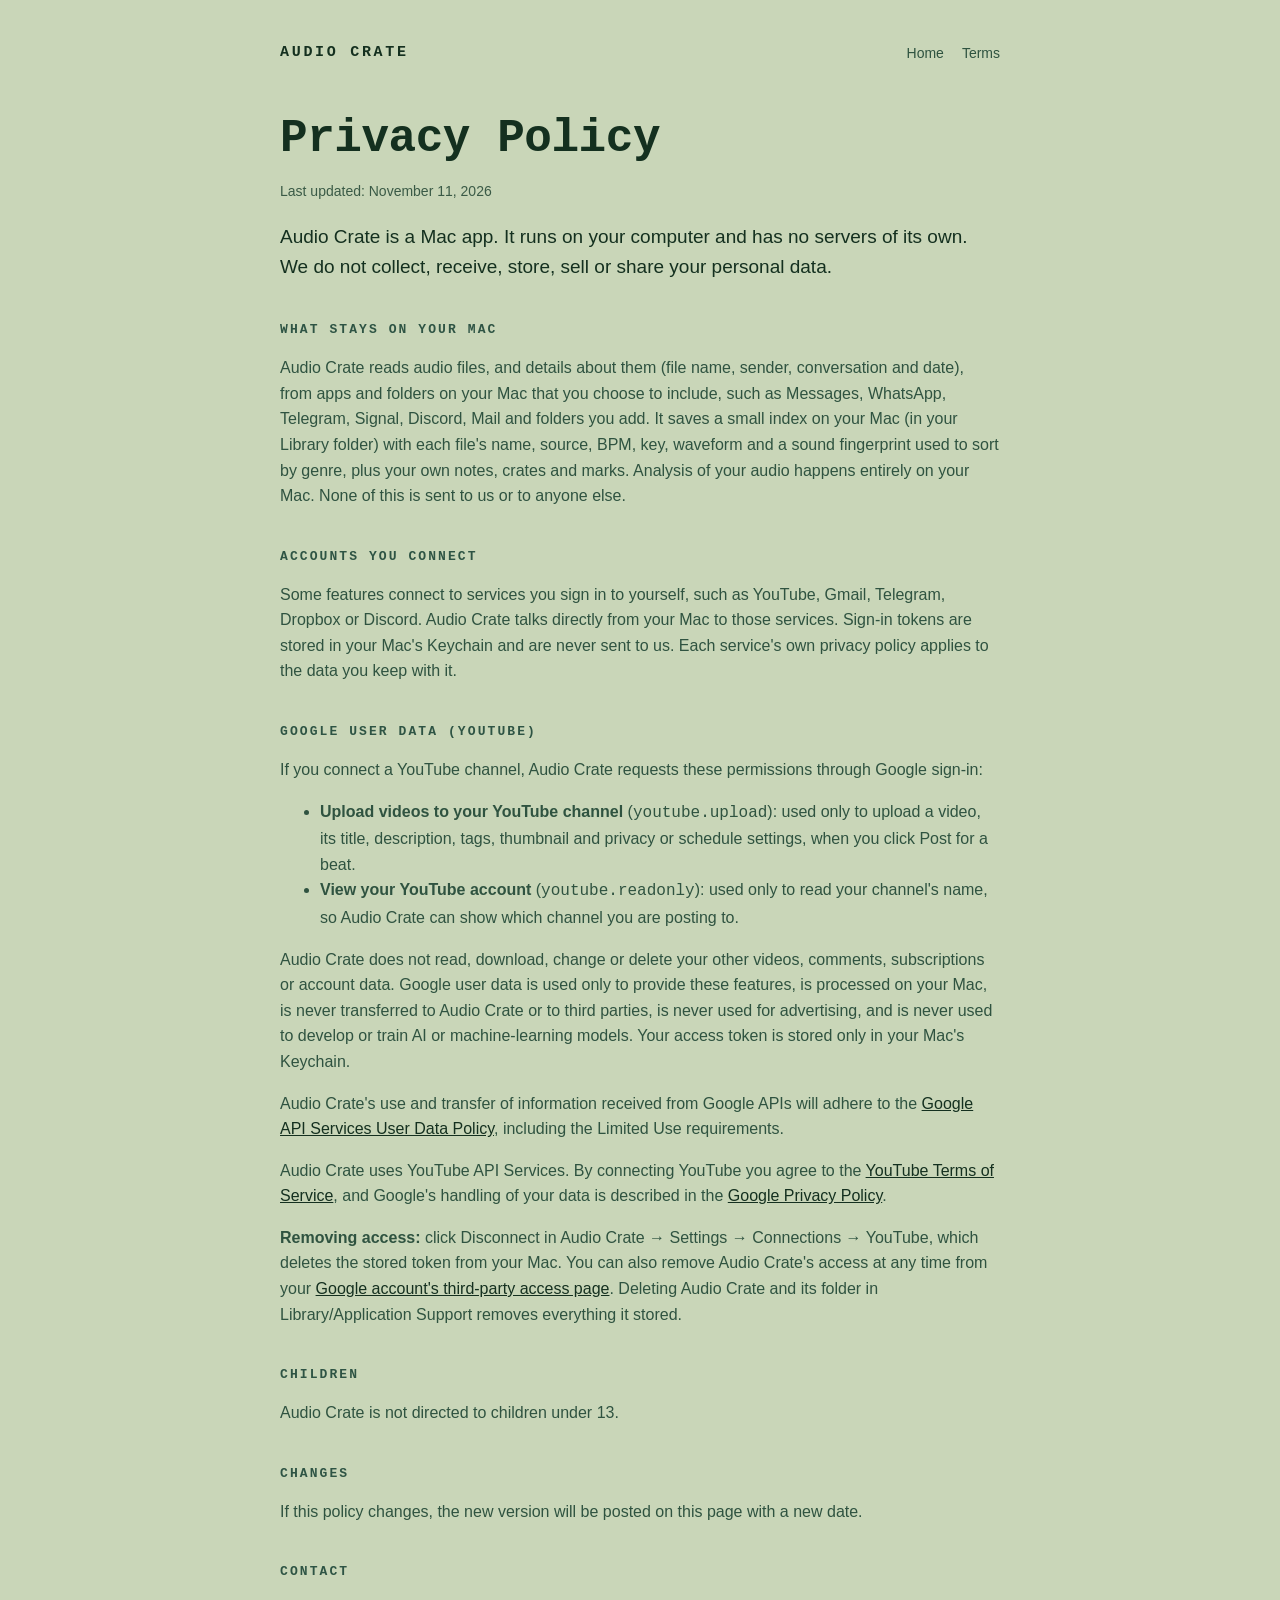
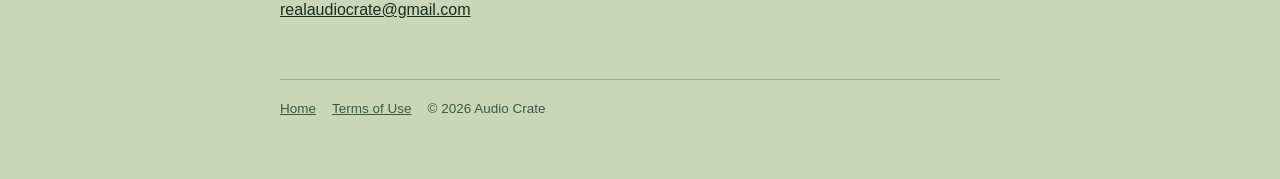
==== privacy.html @ 49781aa2 "Audio Crate website: homepage, privacy policy, terms Co-Authored-By: Claude Opus 5.5 <noreply@anthro" ====
<!doctype html>
<html lang="en">
<head>
<meta charset="utf-8"><meta name="viewport" content="width=device-width,initial-scale=1">
<title>Privacy Policy · Audio Crate</title>
<link rel="stylesheet" href="style.css">
</head>
<body><div class="wrap">
<header><a class="brand" href="/">AUDIO CRATE</a><nav><a href="/">Home</a><a href="terms.html">Terms</a></nav></header>

<h1>Privacy Policy</h1>
<p class="note">Last updated: November 11, 2026</p>

<p class="lead">Audio Crate is a Mac app. It runs on your computer and has no servers of its own. We do not collect, receive, store, sell or share your personal data.</p>

<h2>What stays on your Mac</h2>
<p>Audio Crate reads audio files, and details about them (file name, sender, conversation and date), from apps and folders on your Mac that you choose to include, such as Messages, WhatsApp, Telegram, Signal, Discord, Mail and folders you add. It saves a small index on your Mac (in your Library folder) with each file's name, source, BPM, key, waveform and a sound fingerprint used to sort by genre, plus your own notes, crates and marks. Analysis of your audio happens entirely on your Mac. None of this is sent to us or to anyone else.</p>

<h2>Accounts you connect</h2>
<p>Some features connect to services you sign in to yourself, such as YouTube, Gmail, Telegram, Dropbox or Discord. Audio Crate talks directly from your Mac to those services. Sign-in tokens are stored in your Mac's Keychain and are never sent to us. Each service's own privacy policy applies to the data you keep with it.</p>

<h2>Google user data (YouTube)</h2>
<p>If you connect a YouTube channel, Audio Crate requests these permissions through Google sign-in:</p>
<ul>
  <li><b>Upload videos to your YouTube channel</b> (<code>youtube.upload</code>): used only to upload a video, its title, description, tags, thumbnail and privacy or schedule settings, when you click Post for a beat.</li>
  <li><b>View your YouTube account</b> (<code>youtube.readonly</code>): used only to read your channel's name, so Audio Crate can show which channel you are posting to.</li>
</ul>
<p>Audio Crate does not read, download, change or delete your other videos, comments, subscriptions or account data. Google user data is used only to provide these features, is processed on your Mac, is never transferred to Audio Crate or to third parties, is never used for advertising, and is never used to develop or train AI or machine-learning models. Your access token is stored only in your Mac's Keychain.</p>
<p>Audio Crate's use and transfer of information received from Google APIs will adhere to the <a href="https://developers.google.com/terms/api-services-user-data-policy">Google API Services User Data Policy</a>, including the Limited Use requirements.</p>
<p>Audio Crate uses YouTube API Services. By connecting YouTube you agree to the <a href="https://www.youtube.com/t/terms">YouTube Terms of Service</a>, and Google's handling of your data is described in the <a href="https://policies.google.com/privacy">Google Privacy Policy</a>.</p>
<p><b>Removing access:</b> click Disconnect in Audio Crate → Settings → Connections → YouTube, which deletes the stored token from your Mac. You can also remove Audio Crate's access at any time from your <a href="https://myaccount.google.com/permissions">Google account's third-party access page</a>. Deleting Audio Crate and its folder in Library/Application Support removes everything it stored.</p>

<h2>Children</h2>
<p>Audio Crate is not directed to children under 13.</p>

<h2>Changes</h2>
<p>If this policy changes, the new version will be posted on this page with a new date.</p>

<h2>Contact</h2>
<p><a href="mailto:realaudiocrate@gmail.com">realaudiocrate@gmail.com</a></p>

<footer><a href="/">Home</a><a href="terms.html">Terms of Use</a><span>© 2026 Audio Crate</span></footer>
</div></body></html>
---- style.css ----
:root{--bg:#c9d6b8;--panel:#d9e4ca;--ink:#14301f;--dim:#2f5340;--faint:#3a5a46;--line:#9fb28c;--accent:#2e5444}
@media (prefers-color-scheme:dark){:root{--bg:#141a15;--panel:#1c241d;--ink:#9fe08a;--dim:#7fae8a;--faint:#5e8a6b;--line:#2c3a2d;--accent:#86c79b}}
*{box-sizing:border-box}
body{margin:0;background:var(--bg);color:var(--ink);font:16px/1.6 -apple-system,BlinkMacSystemFont,"Helvetica Neue",Arial,sans-serif}
.wrap{max-width:760px;margin:0 auto;padding:40px 20px 64px}
header{display:flex;align-items:center;justify-content:space-between;gap:12px;margin-bottom:48px}
.brand{font:700 15px/1 ui-monospace,SFMono-Regular,Menlo,monospace;letter-spacing:.18em;text-decoration:none;color:var(--ink)}
nav a{color:var(--dim);text-decoration:none;margin-left:18px;font-size:14px}
nav a:hover,a:hover{text-decoration:underline}
h1{font:700 clamp(30px,6vw,46px)/1.1 ui-monospace,SFMono-Regular,Menlo,monospace;margin:0 0 16px;letter-spacing:-.01em}
h2{font:700 13px/1.3 ui-monospace,SFMono-Regular,Menlo,monospace;letter-spacing:.16em;text-transform:uppercase;color:var(--accent);margin:40px 0 10px}
p,li{color:var(--dim)} .lead{font-size:19px;color:var(--ink)}
a{color:var(--ink)}
.grid{display:grid;grid-template-columns:repeat(auto-fit,minmax(220px,1fr));gap:12px;margin-top:12px}
.card{background:var(--panel);border:1px solid var(--line);border-radius:10px;padding:16px}
.card b{display:block;color:var(--ink);margin-bottom:4px}
.card p{margin:0;font-size:14.5px}
footer{margin-top:56px;padding-top:18px;border-top:1px solid var(--line);font-size:13.5px;color:var(--faint)}
footer a{color:var(--faint);margin-right:16px}
.note{font-size:14px;color:var(--faint)}
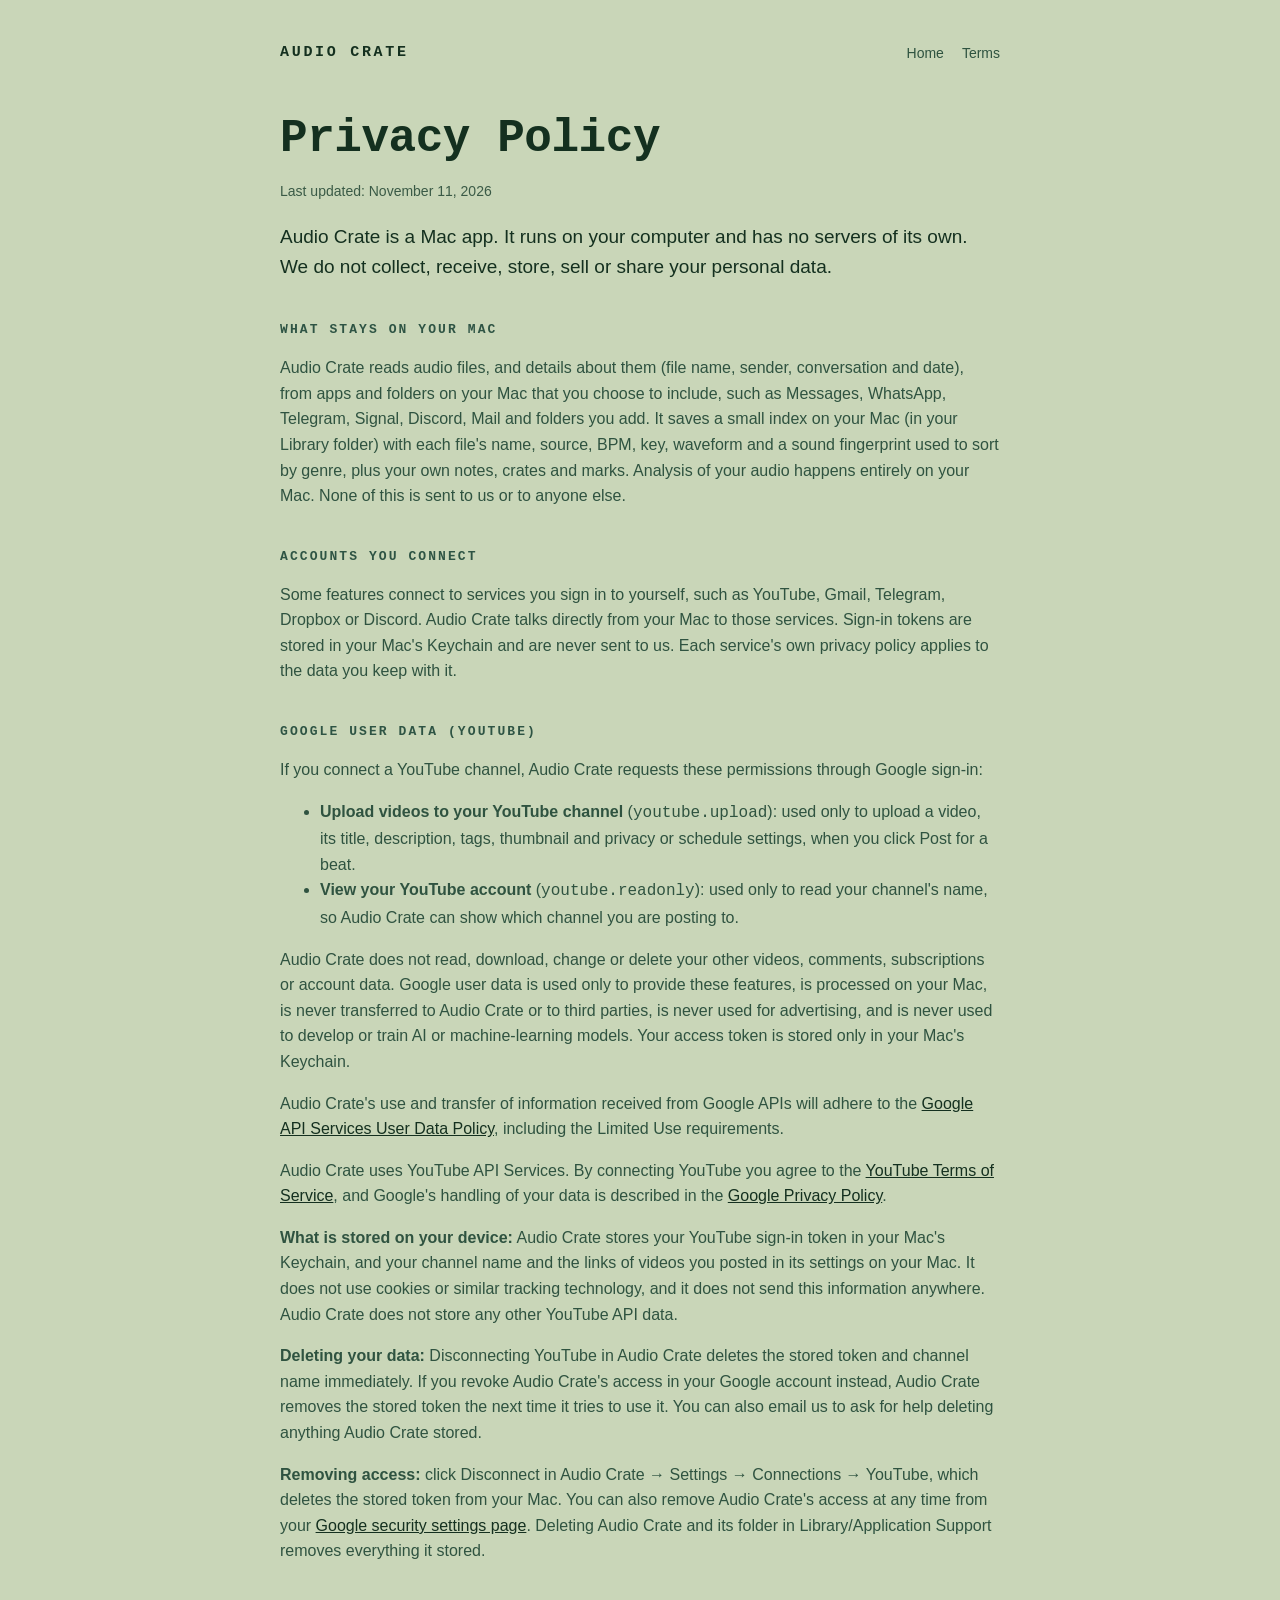
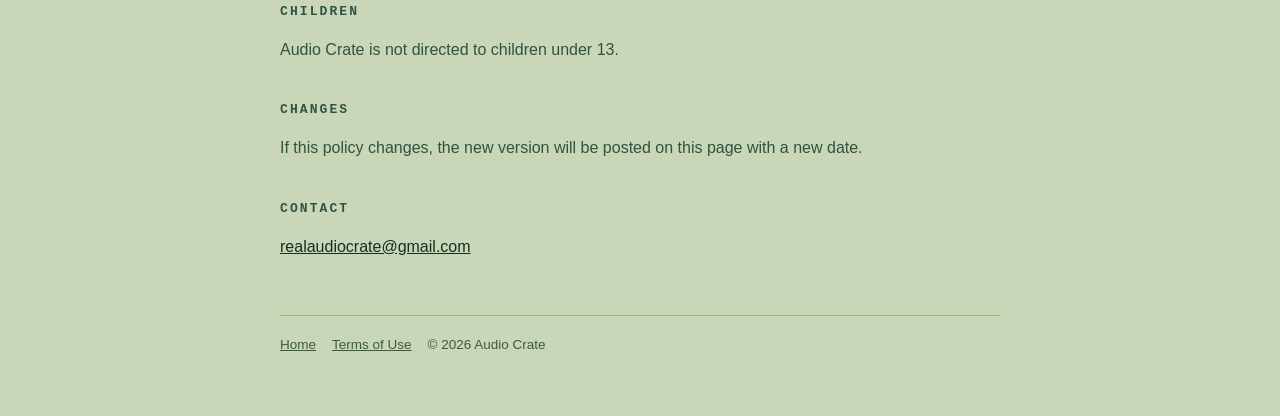
==== commit 64915ca8: "Privacy policy: on-device storage, deletion, Google security settings link; homepage: YouTube API Se" ====
--- a/privacy.html
+++ b/privacy.html
@@ -28,7 +28,9 @@
 <p>Audio Crate does not read, download, change or delete your other videos, comments, subscriptions or account data. Google user data is used only to provide these features, is processed on your Mac, is never transferred to Audio Crate or to third parties, is never used for advertising, and is never used to develop or train AI or machine-learning models. Your access token is stored only in your Mac's Keychain.</p>
 <p>Audio Crate's use and transfer of information received from Google APIs will adhere to the <a href="https://developers.google.com/terms/api-services-user-data-policy">Google API Services User Data Policy</a>, including the Limited Use requirements.</p>
 <p>Audio Crate uses YouTube API Services. By connecting YouTube you agree to the <a href="https://www.youtube.com/t/terms">YouTube Terms of Service</a>, and Google's handling of your data is described in the <a href="https://policies.google.com/privacy">Google Privacy Policy</a>.</p>
-<p><b>Removing access:</b> click Disconnect in Audio Crate → Settings → Connections → YouTube, which deletes the stored token from your Mac. You can also remove Audio Crate's access at any time from your <a href="https://myaccount.google.com/permissions">Google account's third-party access page</a>. Deleting Audio Crate and its folder in Library/Application Support removes everything it stored.</p>
+<p><b>What is stored on your device:</b> Audio Crate stores your YouTube sign-in token in your Mac's Keychain, and your channel name and the links of videos you posted in its settings on your Mac. It does not use cookies or similar tracking technology, and it does not send this information anywhere. Audio Crate does not store any other YouTube API data.</p>
+<p><b>Deleting your data:</b> Disconnecting YouTube in Audio Crate deletes the stored token and channel name immediately. If you revoke Audio Crate's access in your Google account instead, Audio Crate removes the stored token the next time it tries to use it. You can also email us to ask for help deleting anything Audio Crate stored.</p>
+<p><b>Removing access:</b> click Disconnect in Audio Crate → Settings → Connections → YouTube, which deletes the stored token from your Mac. You can also remove Audio Crate's access at any time from your <a href="https://security.google.com/settings/security/permissions">Google security settings page</a>. Deleting Audio Crate and its folder in Library/Application Support removes everything it stored.</p>
 
 <h2>Children</h2>
 <p>Audio Crate is not directed to children under 13.</p>
